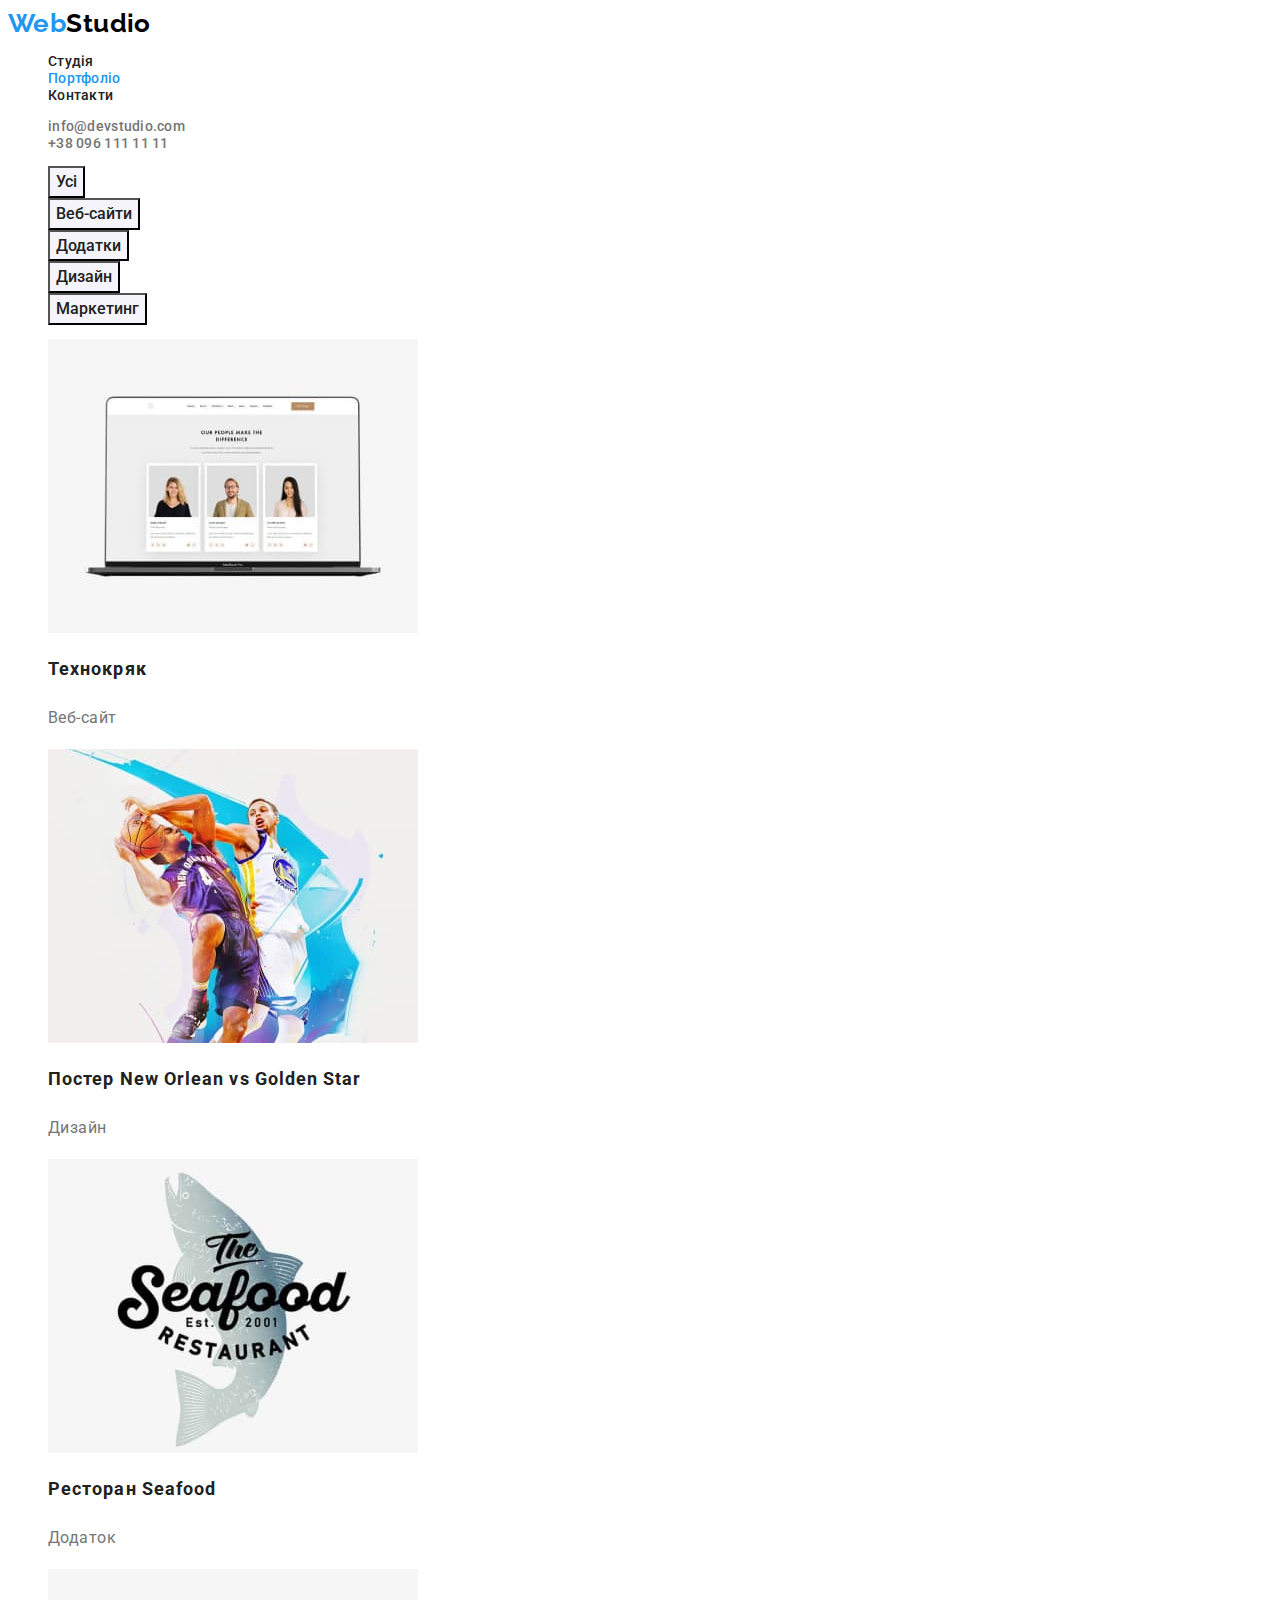
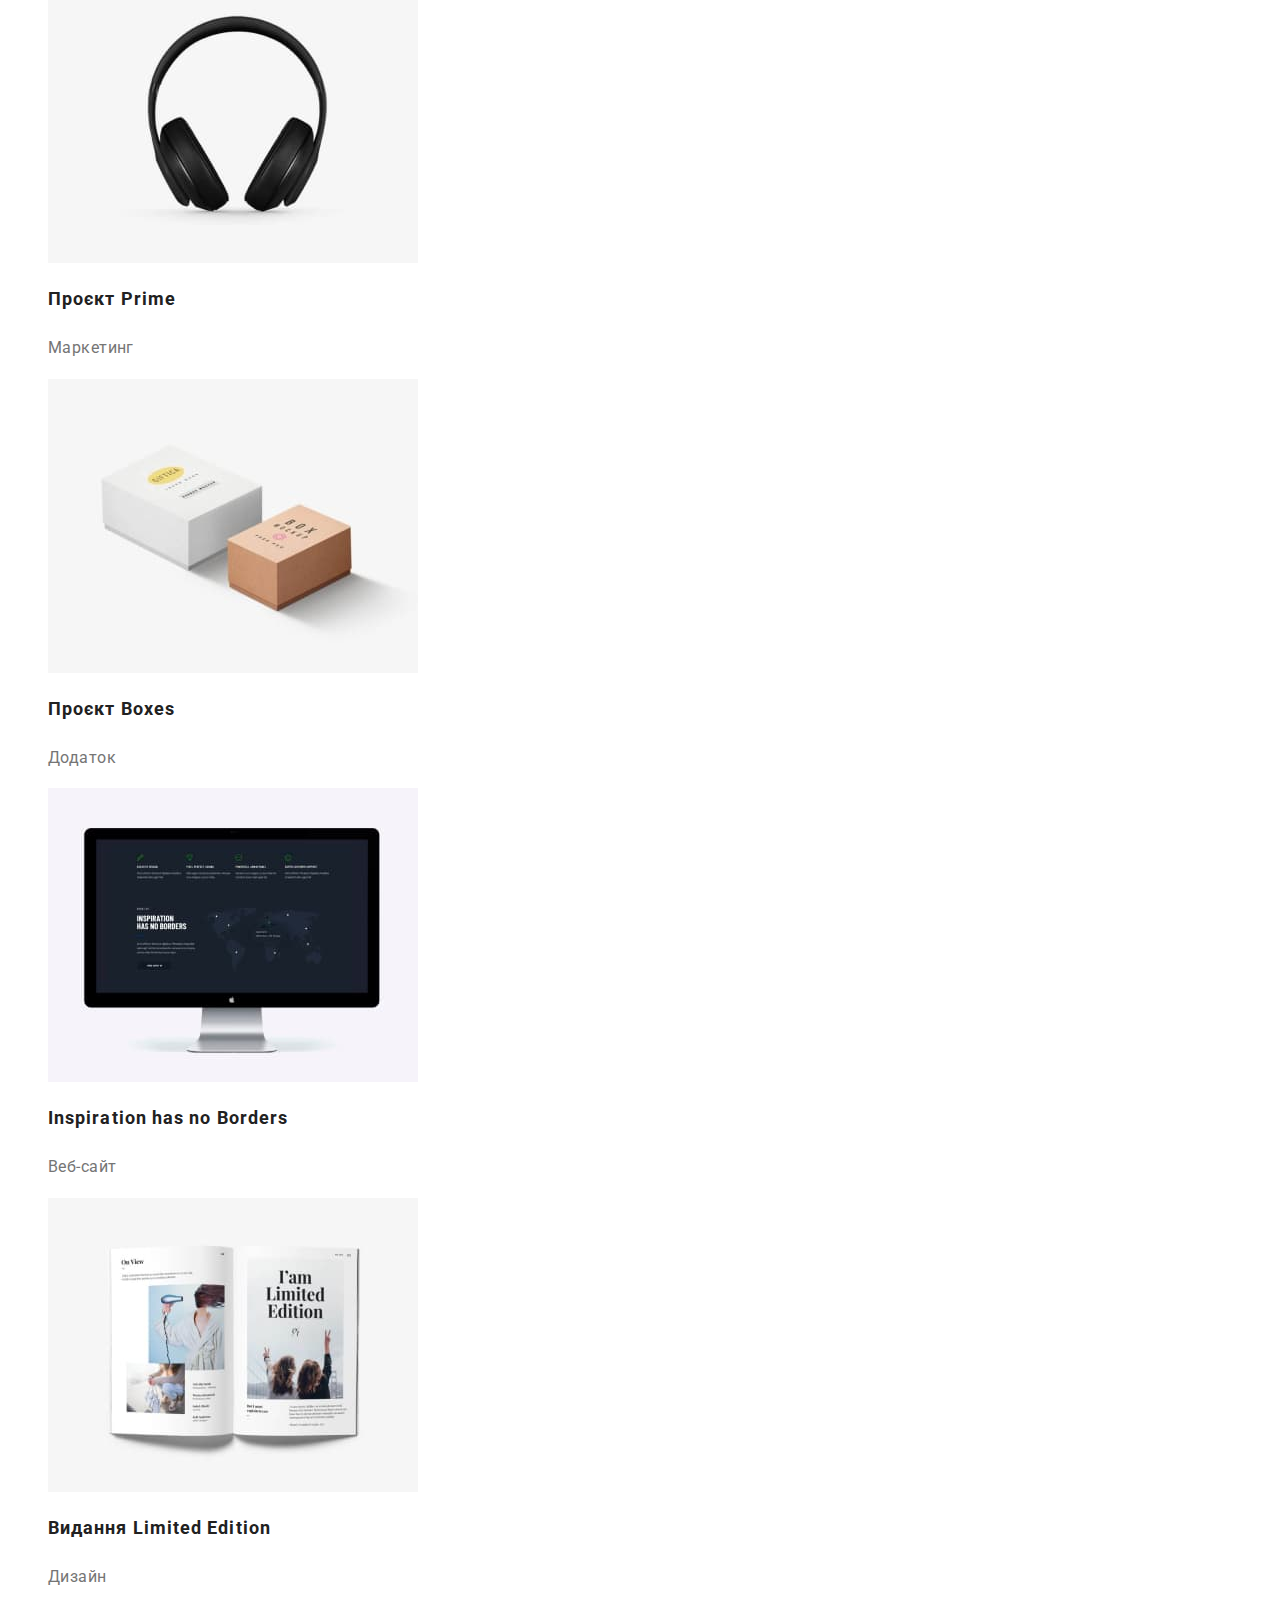
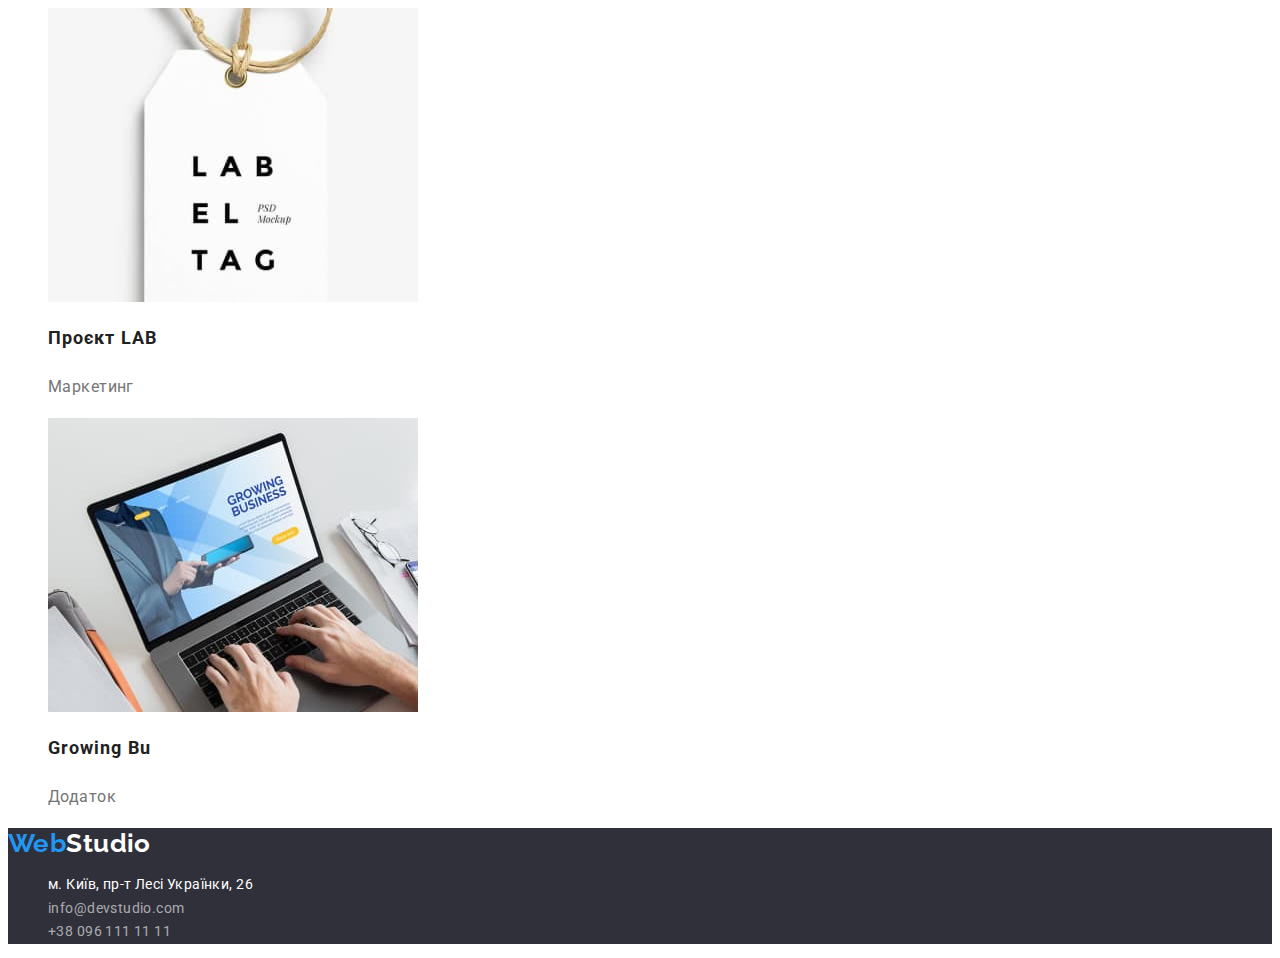
==== portfolio.html @ 8589fad4 "first commit" ====
<!DOCTYPE html>
<html lang="uk">
<head>
    <meta charset="UTF-8">
    <meta http-equiv="X-UA-Compatible" content="IE=edge">
    <meta name="viewport" content="width=device-width, initial-scale=1.0">
    <link rel="preconnect" href="https://fonts.googleapis.com">
    <link rel="preconnect" href="https://fonts.gstatic.com" crossorigin>
    <link href="https://fonts.googleapis.com/css2?family=Raleway:wght@700&family=Roboto:wght@400;500;700;900&display=swap" rel="stylesheet">
    <title>Portfolio</title>
    <link rel="stylesheet" href="./css/styles.css"/> 
</head>
<body>
    <!--Header-->
    <header>
        <a href="./index.html" class="logo">
            Web<span class="logo-part">Studio</span>
        </a>
        <nav>
            <ul class="site-nav">
                <li><a href="./index.html">Студія</a></li>
                <li><a href="./portfolio.html" class="link current">Портфоліо</a></li>
                <li><a href="#">Контакти</a></li>
            </ul>
        </nav>
            <ul>
                <li><a href="mailto:info@devstudio.com" class="contacts">info@devstudio.com</a></li>
                <li><a href="tel:+380961111111" class="contacts">+38 096 111 11 11</a></li>
            </ul>
    </header>
    <main>
        <h1 class="visually-hidden">Наші роботи</h1>
        <ul class="buttons-list">
            <li><button type="button" class="button">Усі</button></li>
            <li><button type="button" class="button">Веб-сайти</button></li>
            <li><button type="button" class="button">Додатки</button></li>
            <li><button type="button" class="button">Дизайн</button></li>
            <li><button type="button" class="button">Маркетинг</button></li>
        </ul>
    <!-- Examples -->
        <ul class="examples-list">
            <li>
                <img src="./images/img4.jpg" alt="Приклад роботи 1" width="370" height="294">
                <h2 class="examples-titles">Технокряк</h2>
                <p class="examples-paragraphs">Веб-сайт</p>
            </li>
            <li>
                <img src="./images/img5.jpg" alt="Приклад роботи 2" width="370" height="294">
                <h2 class="examples-titles">Постер New Orlean vs Golden Star</h2>
                <p class="examples-paragraphs">Дизайн</p>
            </li>
            <li>
                <img src="./images/img6.jpg" alt="Приклад роботи 3" width="370" height="294">
                <h2 class="examples-titles">Ресторан Seafood</h2>
                <p class="examples-paragraphs">Додаток</p>
            </li>
            <li>
                <img src="./images/img7.jpg" alt="Приклад роботи 4" width="370" height="294">
                <h2 class="examples-titles">Проєкт Prime</h2>
                <p class="examples-paragraphs">Маркетинг</p>
            </li>
            <li>
                <img src="./images/img8.jpg" alt="Приклад роботи 5" width="370" height="294">
                <h2 class="examples-titles">Проєкт Boxes</h2>
                <p class="examples-paragraphs">Додаток</p>
            </li>
            <li>
                <img src="./images/img9.jpg" alt="Приклад роботи 6" width="370" height="294">
                <h2 class="examples-titles">Inspiration has no Borders</h2>
                <p class="examples-paragraphs">Веб-сайт</p>
            </li>
            <li>
                <img src="./images/img10.jpg" alt="Приклад роботи 7" width="370" height="294">
                <h2 class="examples-titles">Видання Limited Edition</h2>
                <p class="examples-paragraphs">Дизайн</p>
            </li>
            <li>
                <img src="./images/img11.jpg" alt="Приклад роботи 8" width="370" height="294">
                <h2 class="examples-titles">Проєкт LAB</h2>
                <p class="examples-paragraphs">Маркетинг</p>
            </li>
            <li>
                <img src="./images/img12.jpg" alt="Приклад роботи 9" width="370" height="294">
                <h2 class="examples-titles">Growing Bu</h2>
                <p class="examples-paragraphs">Додаток</p>
            </li>
        </ul>
    </main>
    <!--Footer-->
    <footer class="footer">
        <a href="./index.html" class="logo">
            Web<span class="logo-footer">Studio</span>
        </a>
        <address>
            <ul>
                <li>
                    <a 
                        href="https://goo.gl/maps/TRqqrXZ8RcxZsatw5"
                        target="_blank"
                        rel="noopener noreferrer nofollow" class="studio-address">
                        м. Київ, пр-т Лесі Українки, 26
                    </a>
                </li>
                <li>
                    <a href="mailto:info@devstudio.com" class="contacts-footer">info@devstudio.com</a>
                </li>
                <li>
                    <a href="tel:+380961111111"  class="contacts-footer">+38 096 111 11 11</a>
                </li>
            </ul>  
        </address>
    </footer>
</body>
</html>
---- css/styles.css ----
/* колір основного тексту #212121 */
/* другий колір тексту #757575 */
/* білий #fff */
/* чорний #000 */
/* акцент #2196F3 */

:root{
    --primary-text-color: #212121;
    --seconday-text-color: #757575;
    --accent-color: #2196F3;
    --letters-color: #fff;
    --logo-color: #000;
    --footer-links-color: rgba(255, 255, 255, 0.6);
    --hero-bg-color: #2F303A;  
    --footer-bg-color: #2F303A;
    --hero-button-color: #188CEB;
    --button-bg-color: #F5F4FA;
}

body{
    font-family: 'Roboto', sans-serif;
    background-color: var(--letters-color);
    color: var(--primary-text-color);
    letter-spacing: 0.03em;
    font-size: 14px;
}

a{
    text-decoration: none;
}

/* Header */

.logo{
    color: var(--accent-color);
    font-family: 'Raleway';
    font-style: normal;
    font-weight: 700;
    font-size: 26px;
    line-height: 1.19;
}

.logo-part{
    color: var(--logo-color)
}

ul{
    list-style: none;
}

/* Site nav */

.site-nav a {
    color: var(--primary-text-color);
    font-weight: 500;
    line-height: 1.14;
    letter-spacing: 0.02em;
}

.site-nav a:hover,.site-nav a:focus{
    color: var(--accent-color);
}

.site-nav .link.current{
    color: var(--accent-color)
}

.contacts{
    color: var(--seconday-text-color);
    font-weight: 500;
    line-height: 1.14;
    letter-spacing: 0.02em;
}

.contacts:hover,.contacts:focus{
    color: var(--accent-color);
}

/* Hero */

/* Додаю колір, щоб було видно білі літери, потім перероблю як треба */
.hero-section{
    background-color: var(--hero-bg-color);   
}

.hero-title{
    color: var(--letters-color);
    font-weight: 900;
    font-size: 44px;
    line-height: 1.36;
    text-align: center;
    letter-spacing: 0.06em;
    text-transform: uppercase;
}

.hero-button{
    color: var(--letters-color);
    background-color: var(--accent-color);
    font-family: inherit;
    font-style: normal;
    font-weight: 700;
    font-size: 16px;
    line-height: 1.87;
    letter-spacing: 0.06em;
    cursor: pointer;
}

.hero-button:hover,.hero-button:focus{
    background-color: var(--hero-button-color);
}

/* Main */

.buttons-list button{
    color: var(--primary-text-color);
    background-color: var(--button-bg-color);
    font-family: inherit;
    font-weight: 500;
    font-size: 16px;
    line-height: 1.62;
    cursor: pointer;
}

.buttons-list button:hover,.buttons-list button:focus{
    background-color: var(--accent-color);
    color: var(--letters-color);
}

.main-chapter{
    color: var(--primary-text-color);
    font-weight: 700;
    font-size: 14px;
    line-height: 1.14;
    text-transform: uppercase;    
}

.main-titles{
    color: var(--primary-text-color);
    font-weight: 700;
    font-size: 36px;
    line-height: 1.16;
}

.main-paragraphs{
    color: var(--seconday-text-color);
    line-height: 1.7;
}

.names{
    color: var(--primary-text-color);
    font-weight: 500;
    font-size: 16px;
    line-height: 1.18;
}

.description{
    color: var(--seconday-text-color);
    font-size: 16px;
    line-height: 1.18;
}

.examples-titles{
    color: var(--primary-text-color);
    font-size: 18px;
    line-height: 2;
    letter-spacing: 0.06em;
}

.examples-paragraphs{
    color: var(--seconday-text-color);
    font-size: 16px;
    line-height: 1.87;
}

/* Footer */

.studio-address{
    color: var(--letters-color);
    line-height: 1.7;
}

.footer{
    background-color: var(--footer-bg-color);
}

address{
    font-style: normal;
}

.logo-footer{
    color: var(--letters-color);
}
 
.studio-address:hover,.studio-address:focus{
    color: var(--accent-color);
}

.contacts-footer{
    color: var(--footer-links-color);
    line-height: 1.7;
}

.contacts-footer:hover,.contacts-footer:focus{
    color: var(--accent-color);
}

.visually-hidden{
    position: absolute;
    white-space: nowrap;
    width: 1px;
    height: 1px;
    overflow: hidden;
    border: 0;
    padding: 0;
    clip: rect(0 0 0 0);
    clip-path: inset(50%);
    margin: -1px;
}
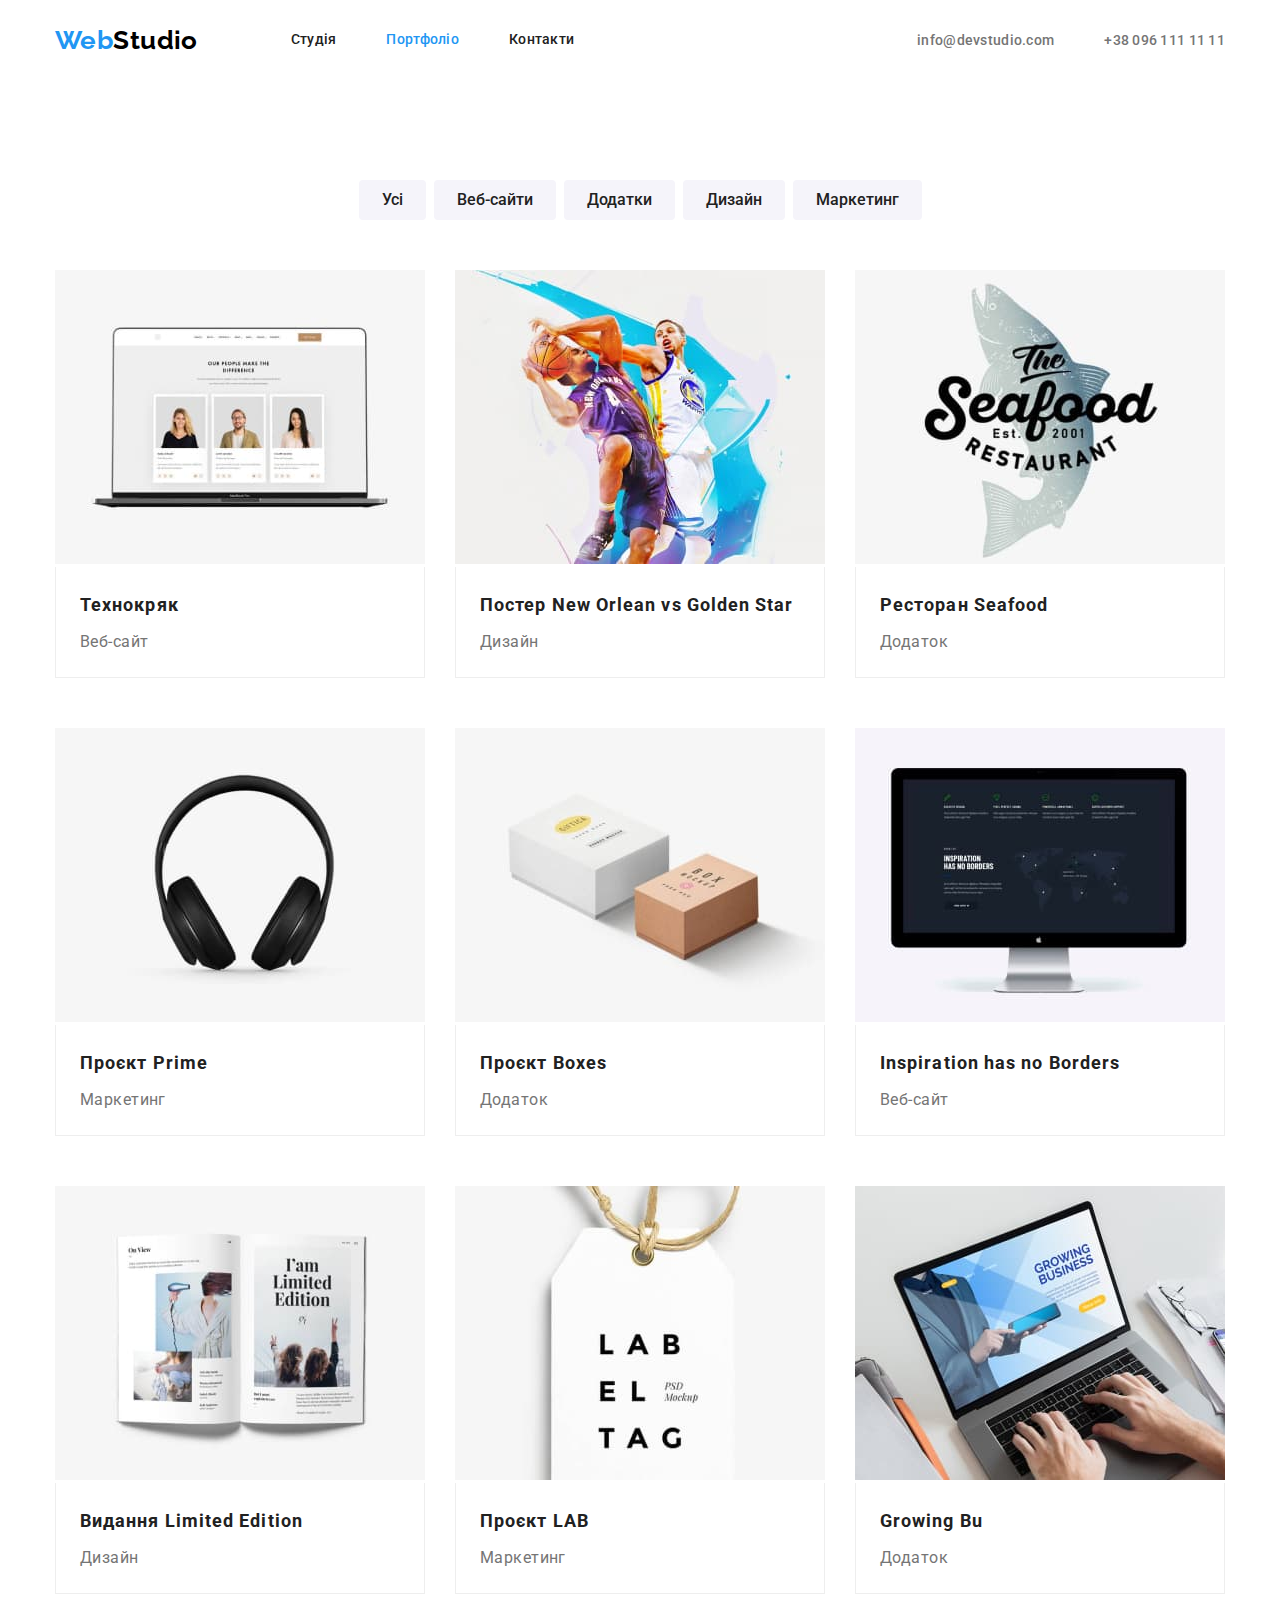
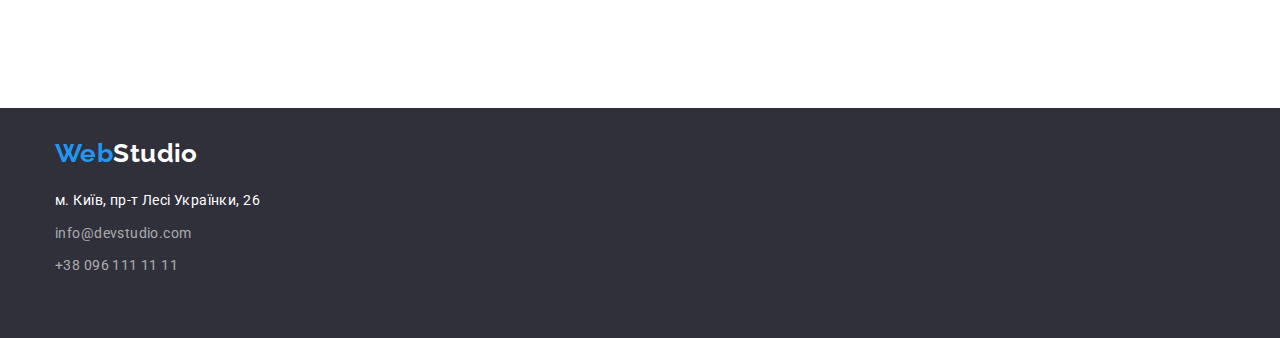
==== commit 79836155: "padding margin flexbox" ====
--- a/portfolio.html
+++ b/portfolio.html
@@ -8,107 +8,132 @@
     <link rel="preconnect" href="https://fonts.gstatic.com" crossorigin>
     <link href="https://fonts.googleapis.com/css2?family=Raleway:wght@700&family=Roboto:wght@400;500;700;900&display=swap" rel="stylesheet">
     <title>Portfolio</title>
+    <link rel="stylesheet" href="https://cdnjs.cloudflare.com/ajax/libs/modern-normalize/1.1.0/modern-normalize.min.css">
     <link rel="stylesheet" href="./css/styles.css"/> 
 </head>
 <body>
     <!--Header-->
     <header>
-        <a href="./index.html" class="logo">
-            Web<span class="logo-part">Studio</span>
-        </a>
-        <nav>
-            <ul class="site-nav">
-                <li><a href="./index.html">Студія</a></li>
-                <li><a href="./portfolio.html" class="link current">Портфоліо</a></li>
-                <li><a href="#">Контакти</a></li>
-            </ul>
-        </nav>
-            <ul>
-                <li><a href="mailto:info@devstudio.com" class="contacts">info@devstudio.com</a></li>
-                <li><a href="tel:+380961111111" class="contacts">+38 096 111 11 11</a></li>
-            </ul>
+        <div class="container main-nav">
+            <a href="./index.html" class="logo">
+                Web<span class="logo-part">Studio</span>
+            </a>
+            <nav>
+                <ul class="site-nav">
+                    <li class="item"><a href="./index.html">Студія</a></li>
+                    <li class="item"><a href="./portfolio.html" class="link current">Портфоліо</a></li>
+                    <li class="item"><a href="#">Контакти</a></li>
+                </ul>    
+           </nav>
+                <ul class="contacts-list">
+                    <li class="item"><a href="mailto:info@devstudio.com" class="contacts">info@devstudio.com</a></li>
+                    <li class="item"><a href="tel:+380961111111" class="contacts">+38 096 111 11 11</a></li>
+                </ul>
+        </div>
     </header>
     <main>
         <h1 class="visually-hidden">Наші роботи</h1>
         <ul class="buttons-list">
-            <li><button type="button" class="button">Усі</button></li>
-            <li><button type="button" class="button">Веб-сайти</button></li>
-            <li><button type="button" class="button">Додатки</button></li>
-            <li><button type="button" class="button">Дизайн</button></li>
-            <li><button type="button" class="button">Маркетинг</button></li>
+            <li class="button"><button type="button">Усі</button></li>
+            <li class="button"><button type="button">Веб-сайти</button></li>
+            <li class="button"><button type="button">Додатки</button></li>
+            <li class="button"><button type="button">Дизайн</button></li>
+            <li class="button"><button type="button">Маркетинг</button></li>
         </ul>
     <!-- Examples -->
-        <ul class="examples-list">
-            <li>
-                <img src="./images/img4.jpg" alt="Приклад роботи 1" width="370" height="294">
+    <div class="container">
+    <ul class="examples-list">
+        <li class="item">
+            <img src="./images/img4.jpg" alt="Приклад роботи 1" width="370" height="294" class="example-photo">
+            <div class="border">
                 <h2 class="examples-titles">Технокряк</h2>
                 <p class="examples-paragraphs">Веб-сайт</p>
-            </li>
-            <li>
-                <img src="./images/img5.jpg" alt="Приклад роботи 2" width="370" height="294">
+            </div>
+        </li>
+        <li class="item">
+            <img src="./images/img5.jpg" alt="Приклад роботи 2" width="370" height="294" class="example-photo">
+            <div class="border">
                 <h2 class="examples-titles">Постер New Orlean vs Golden Star</h2>
                 <p class="examples-paragraphs">Дизайн</p>
-            </li>
-            <li>
-                <img src="./images/img6.jpg" alt="Приклад роботи 3" width="370" height="294">
+            </div> 
+        </li>
+        <li class="item">
+            <img src="./images/img6.jpg" alt="Приклад роботи 3" width="370" height="294" class="example-photo">
+            <div class="border">
                 <h2 class="examples-titles">Ресторан Seafood</h2>
-                <p class="examples-paragraphs">Додаток</p>
-            </li>
-            <li>
-                <img src="./images/img7.jpg" alt="Приклад роботи 4" width="370" height="294">
+                <p class="examples-paragraphs">Додаток</p> 
+            </div> 
+        </li>
+        <li class="item">
+            <img src="./images/img7.jpg" alt="Приклад роботи 4" width="370" height="294" class="example-photo">
+            <div class="border">
                 <h2 class="examples-titles">Проєкт Prime</h2>
                 <p class="examples-paragraphs">Маркетинг</p>
-            </li>
-            <li>
-                <img src="./images/img8.jpg" alt="Приклад роботи 5" width="370" height="294">
+            </div>
+        </li>
+        <li class="item">
+            <img src="./images/img8.jpg" alt="Приклад роботи 5" width="370" height="294" class="example-photo">
+            <div class="border">
                 <h2 class="examples-titles">Проєкт Boxes</h2>
                 <p class="examples-paragraphs">Додаток</p>
-            </li>
-            <li>
-                <img src="./images/img9.jpg" alt="Приклад роботи 6" width="370" height="294">
+            </div>
+        </li>
+        <li class="item">
+            <img src="./images/img9.jpg" alt="Приклад роботи 6" width="370" height="294" class="example-photo">
+            <div class="border">
                 <h2 class="examples-titles">Inspiration has no Borders</h2>
                 <p class="examples-paragraphs">Веб-сайт</p>
-            </li>
-            <li>
-                <img src="./images/img10.jpg" alt="Приклад роботи 7" width="370" height="294">
+            </div>
+        </li>
+        <li class="item">
+            <img src="./images/img10.jpg" alt="Приклад роботи 7" width="370" height="294" class="example-photo">
+            <div class="border">
                 <h2 class="examples-titles">Видання Limited Edition</h2>
                 <p class="examples-paragraphs">Дизайн</p>
-            </li>
-            <li>
-                <img src="./images/img11.jpg" alt="Приклад роботи 8" width="370" height="294">
+            </div>
+        </li>
+        <li class="item">
+            <img src="./images/img11.jpg" alt="Приклад роботи 8" width="370" height="294" class="example-photo">
+            <div class="border">
                 <h2 class="examples-titles">Проєкт LAB</h2>
                 <p class="examples-paragraphs">Маркетинг</p>
-            </li>
-            <li>
-                <img src="./images/img12.jpg" alt="Приклад роботи 9" width="370" height="294">
+            </div>
+        </li>
+        <li class="item">
+            <img src="./images/img12.jpg" alt="Приклад роботи 9" width="370" height="294" class="example-photo">
+            <div class="border">
                 <h2 class="examples-titles">Growing Bu</h2>
                 <p class="examples-paragraphs">Додаток</p>
-            </li>
-        </ul>
+            </div>
+        </li>
+    </ul>
+</div>
     </main>
     <!--Footer-->
     <footer class="footer">
-        <a href="./index.html" class="logo">
-            Web<span class="logo-footer">Studio</span>
-        </a>
-        <address>
-            <ul>
-                <li>
-                    <a 
-                        href="https://goo.gl/maps/TRqqrXZ8RcxZsatw5"
-                        target="_blank"
-                        rel="noopener noreferrer nofollow" class="studio-address">
-                        м. Київ, пр-т Лесі Українки, 26
-                    </a>
-                </li>
-                <li>
-                    <a href="mailto:info@devstudio.com" class="contacts-footer">info@devstudio.com</a>
-                </li>
-                <li>
-                    <a href="tel:+380961111111"  class="contacts-footer">+38 096 111 11 11</a>
-                </li>
-            </ul>  
-        </address>
+        <div class="container">
+            <a href="./index.html" class="logo">
+                Web<span class="logo-footer">Studio</span>
+            </a>
+            <address>
+                <ul>
+                    <li class="item">
+                        <a 
+                            href="https://goo.gl/maps/TRqqrXZ8RcxZsatw5"
+                            target="_blank"
+                            rel="noopener noreferrer nofollow" class="studio-address">
+                            м. Київ, пр-т Лесі Українки, 26
+                        </a>
+                    </li>
+                    <li class="item">
+                        <a href="mailto:info@devstudio.com" class="contacts-footer">info@devstudio.com</a>
+                    </li>
+                    <li class="item">
+                        <a href="tel:+380961111111"  class="contacts-footer">+38 096 111 11 11</a>
+                    </li>
+                </ul>  
+            </address>
+        </div>
     </footer>
 </body>
 </html>--- a/css/styles.css
+++ b/css/styles.css
@@ -3,6 +3,26 @@
 /* білий #fff */
 /* чорний #000 */
 /* акцент #2196F3 */
+html{
+    box-sizing: border-box;
+}
+
+*,
+*::before,
+*::after{
+    box-sizing: inherit;
+}
+
+ul{
+    padding: 0;
+    margin: 0;
+    list-style: none;
+}
+
+h1,h2,h3,h4,h5,h6,p{
+    margin-top: 0;
+    margin-bottom: 0;
+}
 
 :root{
     --primary-text-color: #212121;
@@ -29,6 +49,13 @@
     text-decoration: none;
 }
 
+.container{
+    width: 1200px;
+    margin: 0 auto;
+    padding-left: 15px;
+    padding-right: 15px;
+}
+
 /* Header */
 
 .logo{
@@ -44,13 +71,26 @@
     color: var(--logo-color)
 }
 
-ul{
-    list-style: none;
-}
-
 /* Site nav */
 
+.main-nav{
+    display: flex;
+    align-items: center;
+}
+
+.site-nav{
+    display: flex;
+    margin-left: 93px;
+}
+
+.site-nav .item:not(:last-child){
+    margin-right: 50px;
+}
+
 .site-nav a {
+    display: block;
+    padding-top: 32px;
+    padding-bottom: 32px;
     color: var(--primary-text-color);
     font-weight: 500;
     line-height: 1.14;
@@ -63,6 +103,15 @@
 
 .site-nav .link.current{
     color: var(--accent-color)
+}
+
+.contacts-list{
+    display: flex;
+    margin-left: auto;
+}
+
+.contacts-list .item + .item{
+    margin-left: 50px;
 }
 
 .contacts{
@@ -79,8 +128,16 @@
 /* Hero */
 
 /* Додаю колір, щоб було видно білі літери, потім перероблю як треба */
+
+section{
+    padding-bottom: 94px;
+}
+
 .hero-section{
     background-color: var(--hero-bg-color);   
+    text-align: center;
+    padding-top: 200px;
+    padding-bottom: 200px;
 }
 
 .hero-title{
@@ -88,12 +145,17 @@
     font-weight: 900;
     font-size: 44px;
     line-height: 1.36;
-    text-align: center;
     letter-spacing: 0.06em;
     text-transform: uppercase;
+    margin-bottom: 30px;
 }
 
 .hero-button{
+    display: inline-block;
+    border: 1px solid transparent;
+    border-radius: 4px;
+    padding: 10px 32px;
+    min-width: 216px;
     color: var(--letters-color);
     background-color: var(--accent-color);
     font-family: inherit;
@@ -111,7 +173,18 @@
 
 /* Main */
 
+.buttons-list{
+    display: flex;
+    justify-content: center;
+    margin-top: 100px;
+    margin-bottom: 50px;
+}
+
 .buttons-list button{
+    display: inline-block;
+    border: 1px solid transparent;
+    border-radius: 4px;
+    padding: 6px 22px;
     color: var(--primary-text-color);
     background-color: var(--button-bg-color);
     font-family: inherit;
@@ -121,9 +194,23 @@
     cursor: pointer;
 }
 
+.buttons-list .button:not(:first-child){
+    margin-left: 8px;
+}
+
 .buttons-list button:hover,.buttons-list button:focus{
     background-color: var(--accent-color);
     color: var(--letters-color);
+}
+
+.main-list{
+    display: flex;
+    padding-top: 94px;
+}
+
+
+.main-list .item:not(:last-child){
+    margin-right: 30px;
 }
 
 .main-chapter{
@@ -132,13 +219,16 @@
     font-size: 14px;
     line-height: 1.14;
     text-transform: uppercase;    
+    margin-bottom: 10px;
 }
 
 .main-titles{
+    margin-bottom: 50px;
     color: var(--primary-text-color);
     font-weight: 700;
     font-size: 36px;
     line-height: 1.16;
+    text-align: center;
 }
 
 .main-paragraphs{
@@ -146,17 +236,74 @@
     line-height: 1.7;
 }
 
+.works{
+    display: flex;
+}
+
+.works .item:not(:first-child){
+    margin-left: 30px;
+}
+
+.team{
+    background-color: #F5F4FA;
+    padding-top: 94px;
+}
+
+.team-list{
+    display: flex;
+    padding-bottom: 30px;
+}
+
+.team-list .item:not(:first-child){
+    margin-left: 30px;
+}
+
+.photo{
+    margin-bottom: 30px;
+}
+
 .names{
     color: var(--primary-text-color);
     font-weight: 500;
     font-size: 16px;
     line-height: 1.18;
+    margin-bottom: 10px;
 }
 
 .description{
     color: var(--seconday-text-color);
     font-size: 16px;
     line-height: 1.18;
+}
+
+.examples-list{
+    display: flex;
+    flex-wrap: wrap;
+    padding-bottom: 94px;
+}
+
+.examples-list .item{
+    margin-right: 30px;
+    padding-bottom: 20px;
+    margin-bottom: 30px;
+}
+
+.border{
+    padding-top: 20px;
+    padding-right: 24px;
+    padding-left: 24px;
+    padding-bottom: 20px;
+    border-right: 1px solid #EEEEEE;
+    border-left:  1px solid #EEEEEE;
+    border-bottom:  1px solid #EEEEEE;
+}
+
+.examples-list .item:nth-last-child(-n+3){
+    margin-bottom: 0;
+}
+
+.examples-list .item:nth-child(3n){
+    margin-right: 0;
 }
 
 .examples-titles{
@@ -164,6 +311,7 @@
     font-size: 18px;
     line-height: 2;
     letter-spacing: 0.06em;
+    margin-bottom: 4px;
 }
 
 .examples-paragraphs{
@@ -181,10 +329,17 @@
 
 .footer{
     background-color: var(--footer-bg-color);
+    padding-top: 30px;
+    padding-bottom: 60px;
 }
 
 address{
     font-style: normal;
+    margin-top: 20px;
+}
+
+address .item:not(:first-child){
+    margin-top: 9px;
 }
 
 .logo-footer{
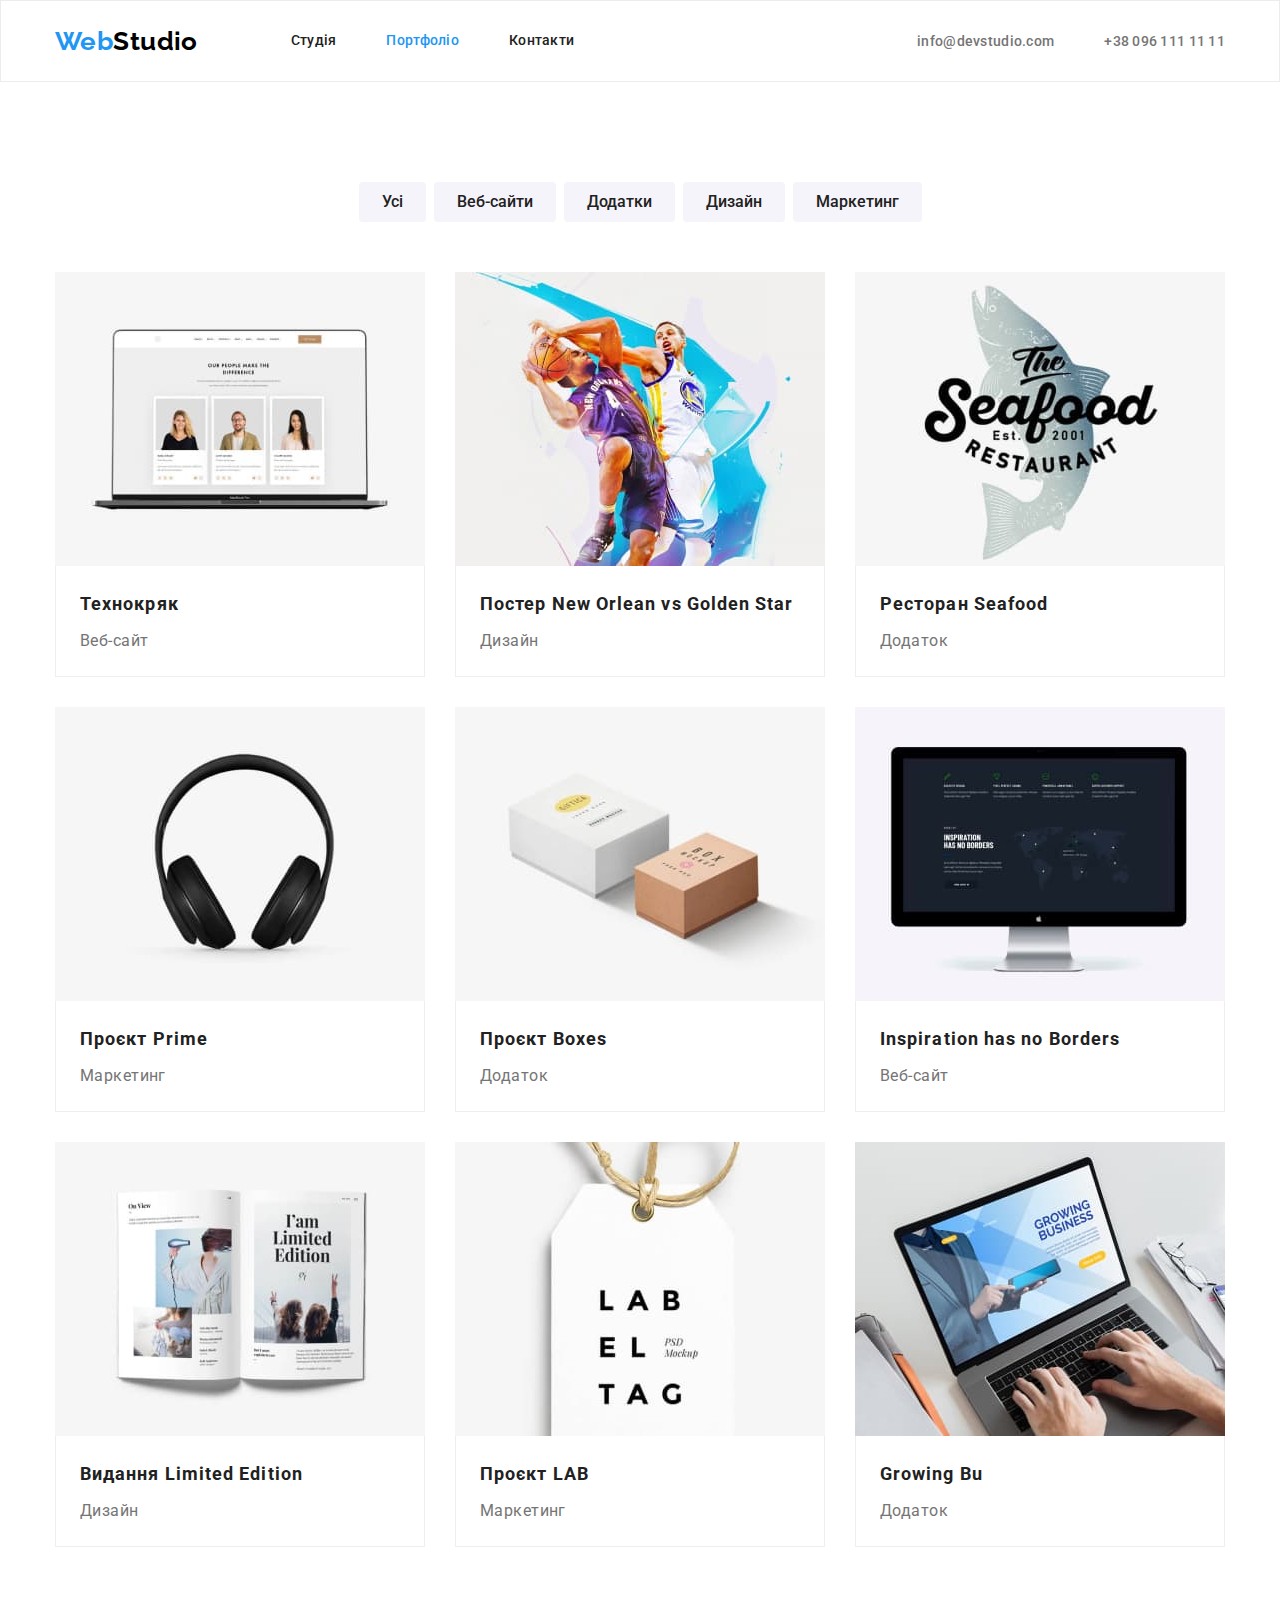
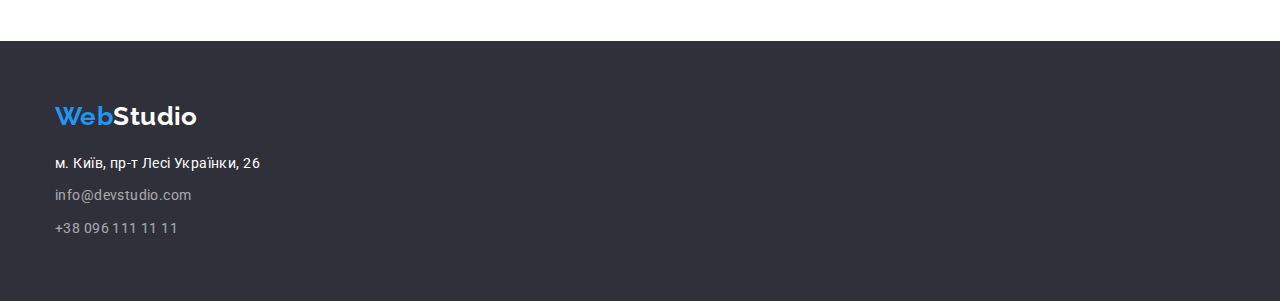
==== commit 59f18288: "corrected mistakes" ====
--- a/portfolio.html
+++ b/portfolio.html
@@ -32,82 +32,84 @@
         </div>
     </header>
     <main>
-        <h1 class="visually-hidden">Наші роботи</h1>
-        <ul class="buttons-list">
-            <li class="button"><button type="button">Усі</button></li>
-            <li class="button"><button type="button">Веб-сайти</button></li>
-            <li class="button"><button type="button">Додатки</button></li>
-            <li class="button"><button type="button">Дизайн</button></li>
-            <li class="button"><button type="button">Маркетинг</button></li>
-        </ul>
-    <!-- Examples -->
-    <div class="container">
-    <ul class="examples-list">
-        <li class="item">
-            <img src="./images/img4.jpg" alt="Приклад роботи 1" width="370" height="294" class="example-photo">
-            <div class="border">
-                <h2 class="examples-titles">Технокряк</h2>
-                <p class="examples-paragraphs">Веб-сайт</p>
+        <section>
+            <div class="container">
+                <h1 class="visually-hidden">Наші роботи</h1>
+                <ul class="buttons-list">
+                    <li class="button"><button type="button">Усі</button></li>
+                    <li class="button"><button type="button">Веб-сайти</button></li>
+                    <li class="button"><button type="button">Додатки</button></li>
+                    <li class="button"><button type="button">Дизайн</button></li>
+                    <li class="button"><button type="button">Маркетинг</button></li>
+                </ul>
+            <!-- Examples -->
+            <ul class="examples-list">
+                <li class="item">
+                    <img src="./images/img4.jpg" alt="Приклад роботи 1" width="370" height="294" class="example-photo">
+                    <div class="border">
+                        <h2 class="examples-titles">Технокряк</h2>
+                        <p class="examples-paragraphs">Веб-сайт</p>
+                    </div>
+                </li>
+                <li class="item">
+                    <img src="./images/img5.jpg" alt="Приклад роботи 2" width="370" height="294" class="example-photo">
+                    <div class="border">
+                        <h2 class="examples-titles">Постер New Orlean vs Golden Star</h2>
+                        <p class="examples-paragraphs">Дизайн</p>
+                    </div> 
+                </li>
+                <li class="item">
+                    <img src="./images/img6.jpg" alt="Приклад роботи 3" width="370" height="294" class="example-photo">
+                    <div class="border">
+                        <h2 class="examples-titles">Ресторан Seafood</h2>
+                        <p class="examples-paragraphs">Додаток</p> 
+                    </div> 
+                </li>
+                <li class="item">
+                    <img src="./images/img7.jpg" alt="Приклад роботи 4" width="370" height="294" class="example-photo">
+                    <div class="border">
+                        <h2 class="examples-titles">Проєкт Prime</h2>
+                        <p class="examples-paragraphs">Маркетинг</p>
+                    </div>
+                </li>
+                <li class="item">
+                    <img src="./images/img8.jpg" alt="Приклад роботи 5" width="370" height="294" class="example-photo">
+                    <div class="border">
+                        <h2 class="examples-titles">Проєкт Boxes</h2>
+                        <p class="examples-paragraphs">Додаток</p>
+                    </div>
+                </li>
+                <li class="item">
+                    <img src="./images/img9.jpg" alt="Приклад роботи 6" width="370" height="294" class="example-photo">
+                    <div class="border">
+                        <h2 class="examples-titles">Inspiration has no Borders</h2>
+                        <p class="examples-paragraphs">Веб-сайт</p>
+                    </div>
+                </li>
+                <li class="item">
+                    <img src="./images/img10.jpg" alt="Приклад роботи 7" width="370" height="294" class="example-photo">
+                    <div class="border">
+                        <h2 class="examples-titles">Видання Limited Edition</h2>
+                        <p class="examples-paragraphs">Дизайн</p>
+                    </div>
+                </li>
+                <li class="item">
+                    <img src="./images/img11.jpg" alt="Приклад роботи 8" width="370" height="294" class="example-photo">
+                    <div class="border">
+                        <h2 class="examples-titles">Проєкт LAB</h2>
+                        <p class="examples-paragraphs">Маркетинг</p>
+                    </div>
+                </li>
+                <li class="item">
+                    <img src="./images/img12.jpg" alt="Приклад роботи 9" width="370" height="294" class="example-photo">
+                    <div class="border">
+                        <h2 class="examples-titles">Growing Bu</h2>
+                        <p class="examples-paragraphs">Додаток</p>
+                    </div>
+                </li>
+            </ul>
             </div>
-        </li>
-        <li class="item">
-            <img src="./images/img5.jpg" alt="Приклад роботи 2" width="370" height="294" class="example-photo">
-            <div class="border">
-                <h2 class="examples-titles">Постер New Orlean vs Golden Star</h2>
-                <p class="examples-paragraphs">Дизайн</p>
-            </div> 
-        </li>
-        <li class="item">
-            <img src="./images/img6.jpg" alt="Приклад роботи 3" width="370" height="294" class="example-photo">
-            <div class="border">
-                <h2 class="examples-titles">Ресторан Seafood</h2>
-                <p class="examples-paragraphs">Додаток</p> 
-            </div> 
-        </li>
-        <li class="item">
-            <img src="./images/img7.jpg" alt="Приклад роботи 4" width="370" height="294" class="example-photo">
-            <div class="border">
-                <h2 class="examples-titles">Проєкт Prime</h2>
-                <p class="examples-paragraphs">Маркетинг</p>
-            </div>
-        </li>
-        <li class="item">
-            <img src="./images/img8.jpg" alt="Приклад роботи 5" width="370" height="294" class="example-photo">
-            <div class="border">
-                <h2 class="examples-titles">Проєкт Boxes</h2>
-                <p class="examples-paragraphs">Додаток</p>
-            </div>
-        </li>
-        <li class="item">
-            <img src="./images/img9.jpg" alt="Приклад роботи 6" width="370" height="294" class="example-photo">
-            <div class="border">
-                <h2 class="examples-titles">Inspiration has no Borders</h2>
-                <p class="examples-paragraphs">Веб-сайт</p>
-            </div>
-        </li>
-        <li class="item">
-            <img src="./images/img10.jpg" alt="Приклад роботи 7" width="370" height="294" class="example-photo">
-            <div class="border">
-                <h2 class="examples-titles">Видання Limited Edition</h2>
-                <p class="examples-paragraphs">Дизайн</p>
-            </div>
-        </li>
-        <li class="item">
-            <img src="./images/img11.jpg" alt="Приклад роботи 8" width="370" height="294" class="example-photo">
-            <div class="border">
-                <h2 class="examples-titles">Проєкт LAB</h2>
-                <p class="examples-paragraphs">Маркетинг</p>
-            </div>
-        </li>
-        <li class="item">
-            <img src="./images/img12.jpg" alt="Приклад роботи 9" width="370" height="294" class="example-photo">
-            <div class="border">
-                <h2 class="examples-titles">Growing Bu</h2>
-                <p class="examples-paragraphs">Додаток</p>
-            </div>
-        </li>
-    </ul>
-</div>
+        </section> 
     </main>
     <!--Footer-->
     <footer class="footer">
--- a/css/styles.css
+++ b/css/styles.css
@@ -34,7 +34,9 @@
     --hero-bg-color: #2F303A;  
     --footer-bg-color: #2F303A;
     --hero-button-color: #188CEB;
-    --button-bg-color: #F5F4FA;
+    --section-bg-color: #F5F4FA;
+    --header-border: #ECECEC;
+    --examples-border: #EEEEEE;
 }
 
 body{
@@ -47,6 +49,11 @@
 
 a{
     text-decoration: none;
+}
+
+img{
+    display: block;
+    max-width: 100%;
 }
 
 .container{
@@ -58,6 +65,10 @@
 
 /* Header */
 
+header{
+    border: 1px solid var(--header-border);
+}
+
 .logo{
     color: var(--accent-color);
     font-family: 'Raleway';
@@ -119,6 +130,8 @@
     font-weight: 500;
     line-height: 1.14;
     letter-spacing: 0.02em;
+    padding-top: 32px;
+    padding-bottom: 32px;
 }
 
 .contacts:hover,.contacts:focus{
@@ -147,7 +160,8 @@
     line-height: 1.36;
     letter-spacing: 0.06em;
     text-transform: uppercase;
-    margin-bottom: 30px;
+    max-width: 696px;
+    margin: 0 auto;
 }
 
 .hero-button{
@@ -176,8 +190,9 @@
 .buttons-list{
     display: flex;
     justify-content: center;
-    margin-top: 100px;
+    padding-top: 100px;
     margin-bottom: 50px;
+    gap: 8px;
 }
 
 .buttons-list button{
@@ -186,7 +201,7 @@
     border-radius: 4px;
     padding: 6px 22px;
     color: var(--primary-text-color);
-    background-color: var(--button-bg-color);
+    background-color: var(--section-bg-color);
     font-family: inherit;
     font-weight: 500;
     font-size: 16px;
@@ -194,18 +209,17 @@
     cursor: pointer;
 }
 
-.buttons-list .button:not(:first-child){
-    margin-left: 8px;
-}
-
 .buttons-list button:hover,.buttons-list button:focus{
     background-color: var(--accent-color);
     color: var(--letters-color);
 }
 
+.main-section{
+    padding-top: 94px;
+}
+
 .main-list{
     display: flex;
-    padding-top: 94px;
 }
 
 
@@ -245,23 +259,22 @@
 }
 
 .team{
-    background-color: #F5F4FA;
+    background-color: var(--section-bg-color);
     padding-top: 94px;
 }
 
 .team-list{
     display: flex;
-    padding-bottom: 30px;
+}
+
+.team-list .item{
+    background-color: var(--letters-color);
 }
 
 .team-list .item:not(:first-child){
     margin-left: 30px;
 }
 
-.photo{
-    margin-bottom: 30px;
-}
-
 .names{
     color: var(--primary-text-color);
     font-weight: 500;
@@ -276,16 +289,18 @@
     line-height: 1.18;
 }
 
+.team-border{
+    box-shadow: 0px 1px 3px rgba(0, 0, 0, 0.12), 0px 1px 1px rgba(0, 0, 0, 0.14), 0px 2px 1px rgba(0, 0, 0, 0.2);
+    border-radius: 0px 0px 4px 4px;
+    padding-top: 30px;
+    padding-bottom: 30px;
+    text-align: center;
+}
+
 .examples-list{
     display: flex;
     flex-wrap: wrap;
-    padding-bottom: 94px;
-}
-
-.examples-list .item{
-    margin-right: 30px;
-    padding-bottom: 20px;
-    margin-bottom: 30px;
+    gap: 30px;
 }
 
 .border{
@@ -293,17 +308,9 @@
     padding-right: 24px;
     padding-left: 24px;
     padding-bottom: 20px;
-    border-right: 1px solid #EEEEEE;
-    border-left:  1px solid #EEEEEE;
-    border-bottom:  1px solid #EEEEEE;
-}
-
-.examples-list .item:nth-last-child(-n+3){
-    margin-bottom: 0;
-}
-
-.examples-list .item:nth-child(3n){
-    margin-right: 0;
+    border-right: 1px solid var(--examples-border);
+    border-left:  1px solid var(--examples-border);
+    border-bottom:  1px solid var(--examples-border);
 }
 
 .examples-titles{
@@ -329,7 +336,7 @@
 
 .footer{
     background-color: var(--footer-bg-color);
-    padding-top: 30px;
+    padding-top: 60px;
     padding-bottom: 60px;
 }
 
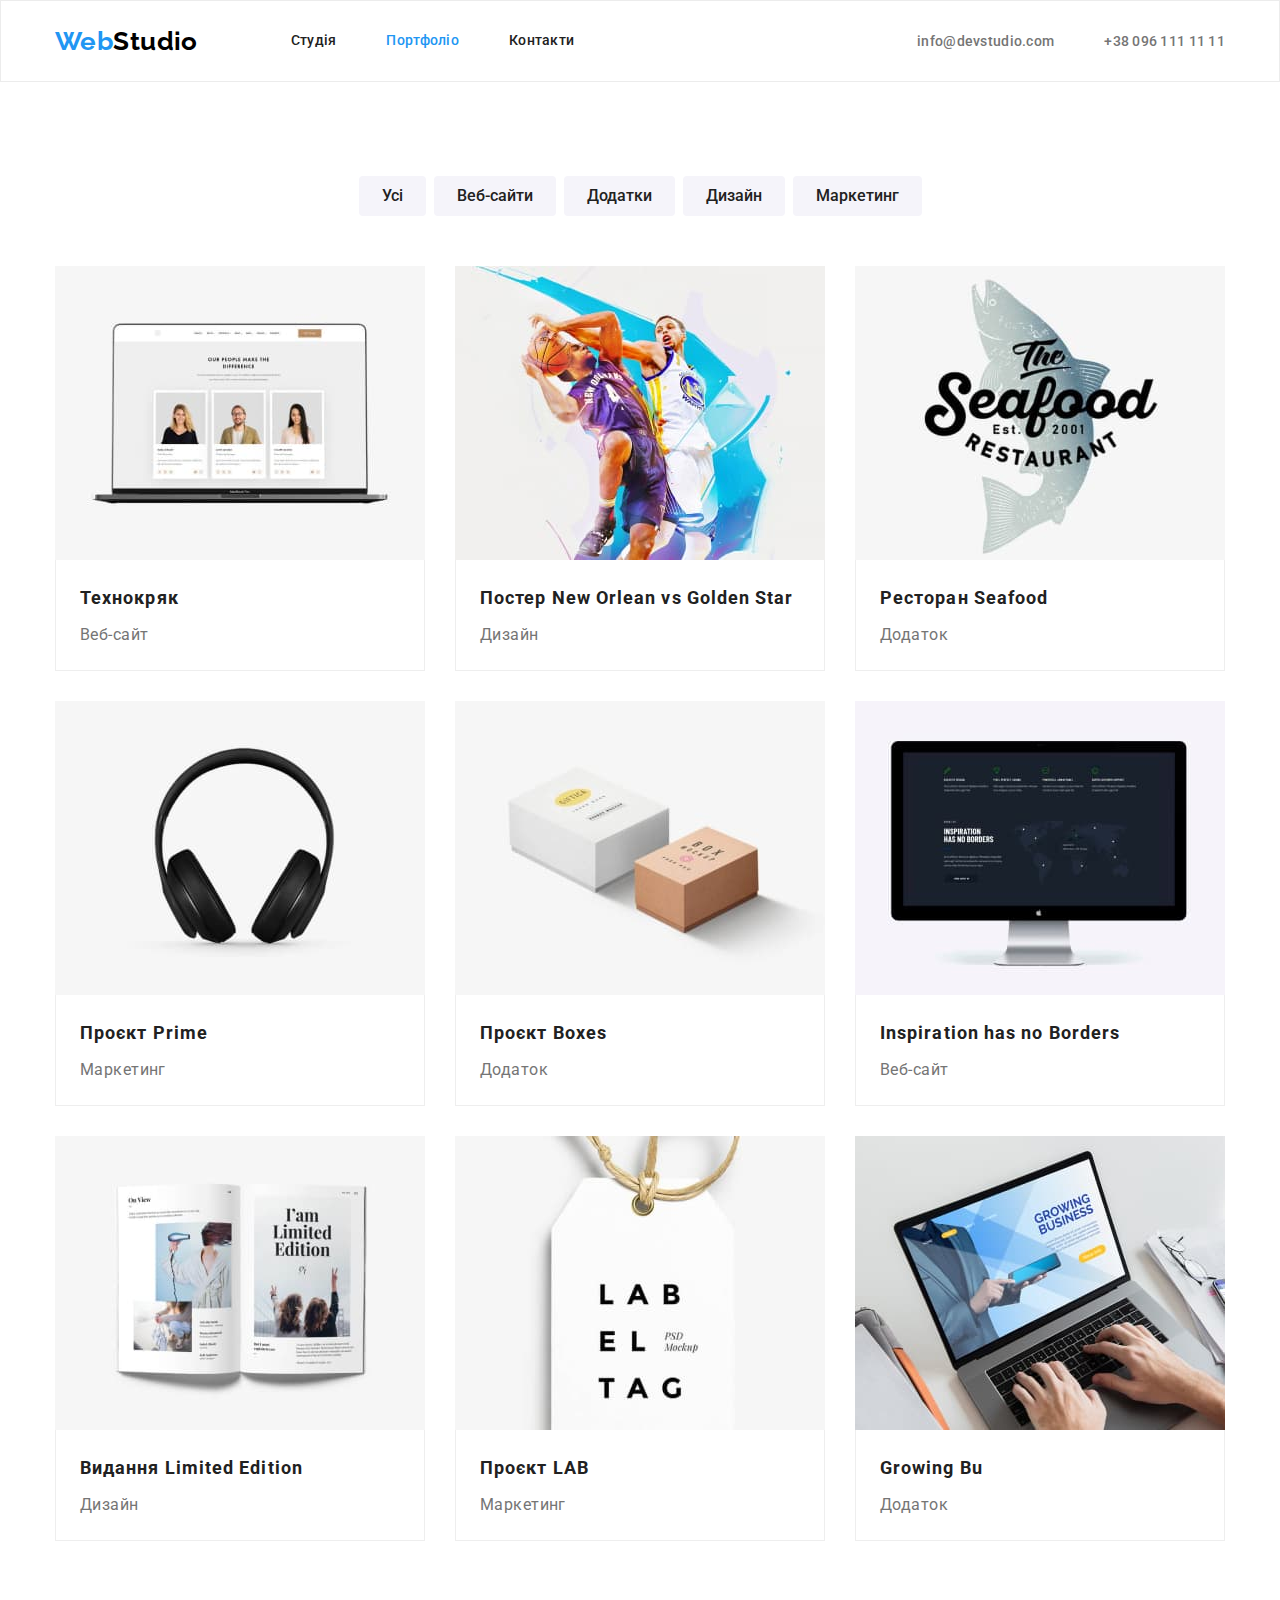
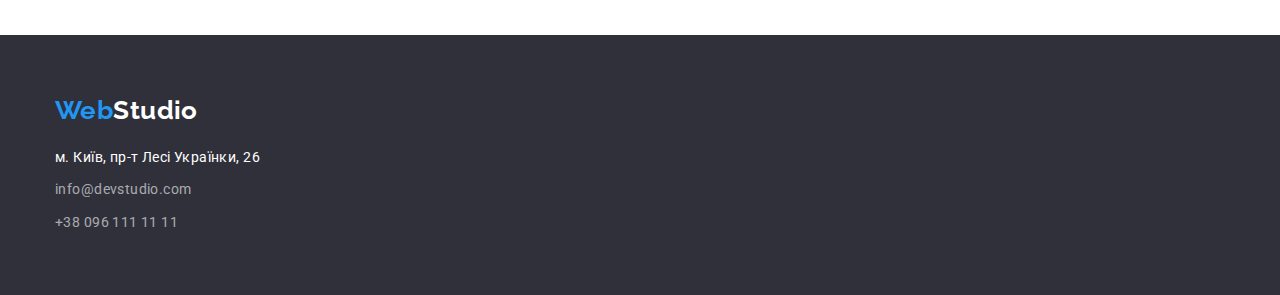
==== commit e35266a1: "corrected mistakes" ====
--- a/portfolio.html
+++ b/portfolio.html
@@ -32,7 +32,7 @@
         </div>
     </header>
     <main>
-        <section>
+        <section class="main-section">
             <div class="container">
                 <h1 class="visually-hidden">Наші роботи</h1>
                 <ul class="buttons-list">
--- a/css/styles.css
+++ b/css/styles.css
@@ -162,11 +162,12 @@
     text-transform: uppercase;
     max-width: 696px;
     margin: 0 auto;
+    margin-bottom: 30px;
 }
 
 .hero-button{
     display: inline-block;
-    border: 1px solid transparent;
+    border: transparent;
     border-radius: 4px;
     padding: 10px 32px;
     min-width: 216px;
@@ -190,7 +191,6 @@
 .buttons-list{
     display: flex;
     justify-content: center;
-    padding-top: 100px;
     margin-bottom: 50px;
     gap: 8px;
 }
@@ -248,6 +248,7 @@
 .main-paragraphs{
     color: var(--seconday-text-color);
     line-height: 1.7;
+    width: 270px;
 }
 
 .works{
